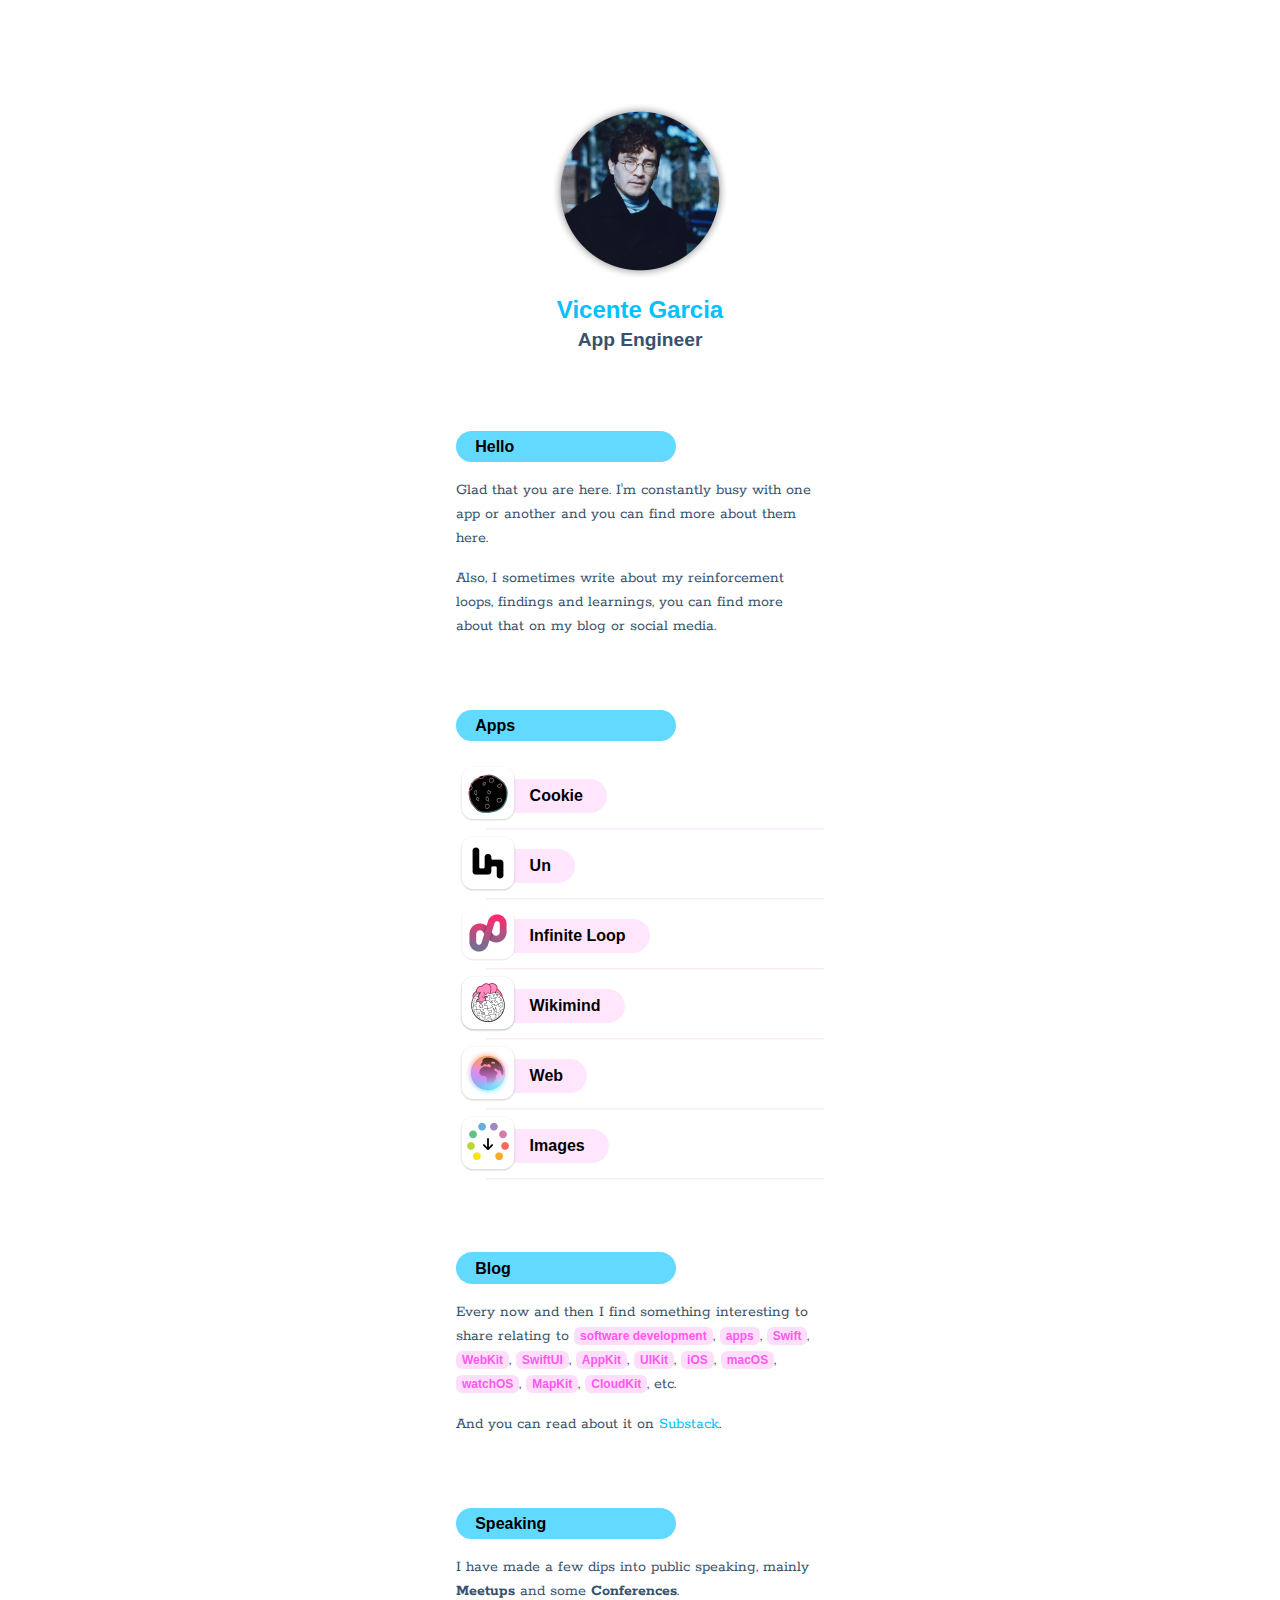
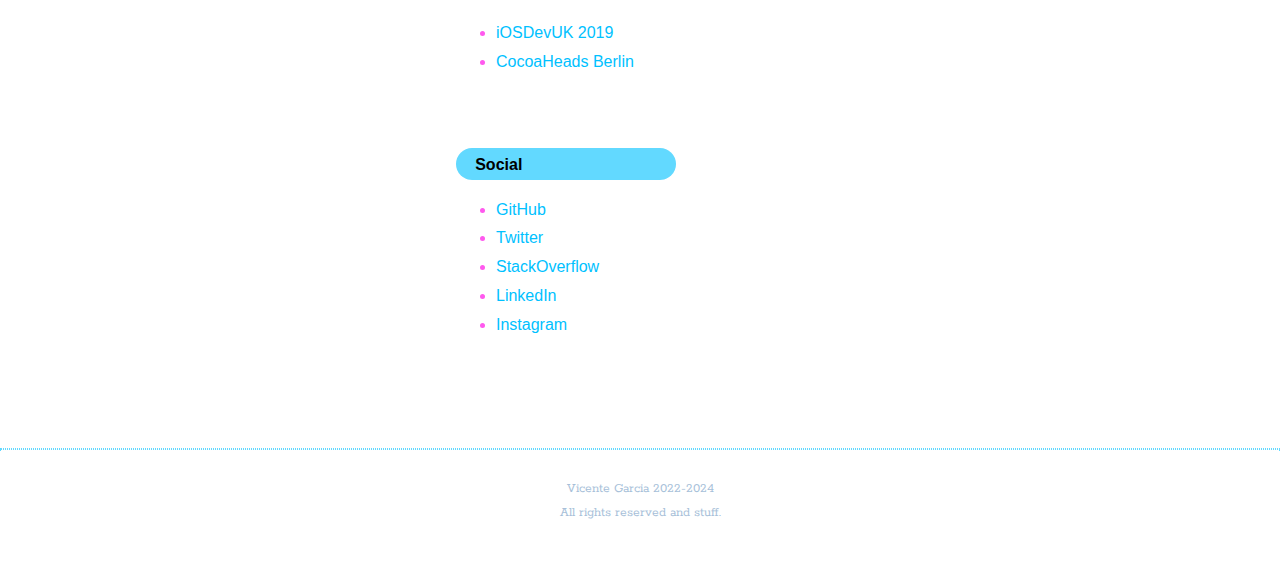
==== index.html @ 12b59976 "Fix favicon" ====
<!DOCTYPE html>
<html lang="en">
<head>
    <meta charset="utf-8"/>
    <meta http-equiv="X-UA-Compatible" content="IE=edge"/>
    <meta content='width=device-width, initial-scale=1.0, shrink-to-fit=no' name='viewport'/>
    <title>Vicente Garcia - App Engineer</title>
    <meta name="description" content="Vicente Garcia is an App Engineer for Apple platforms.">
    <meta name="keywords" content="iOS, macOS, iPhone, Mac, Apple, Swift, Engineer, Developer, Software, App, Indie, vicegax, Vicente, Garcia">
    <meta name="author" content="Vicente Garcia">
    <link href="style.css" rel="stylesheet">
    <link rel="canonical" href="https://vicegax.com">
    <link rel="icon" type="image/png" href="/favicon.png">
    <meta property="og:site_name" content="vicegax">
</head>
<body>
<div id="centred_content">
    <div id="heading">
        <img src="images/Profile-Vicente_Garcia.png" width="190px" height="190px" alt="Profile picture for Vicente Garcia" />
        <h1 style="margin: 5px 0 0 0;">
            Vicente Garcia
        </h1>
        <h2 style="margin-top: 5px;">
            App Engineer
        </h2>
    </div>
    
    <h3>
        Hello
    </h3>
    <p>
        Glad that you are here. I'm constantly busy with one app or another and you can find more about them here.
    </p>
    <p>
        Also, I sometimes write about my reinforcement loops, findings and learnings, you can find more about that on my blog or social media.
    </p>
    <p>&nbsp;</p>
    
    <h3>
        Apps
    </h3>
    <a href="apps/Cookie.html" class="app" style="margin-top: 20px;">
        <img id="app_icon" src="images/App-Cookie.png" width="64px" height="64px" alt="Cookie app icon" />
        <span id="app_name">Cookie</span>
    </a>
    <hr class="separator" />
    <a href="apps/Un.html" class="app">
        <img id="app_icon" src="images/App-Un.png" width="64px" height="64px" alt="Un app icon" />
        <span id="app_name">Un</span>
    </a>
    <hr class="separator" />
    <a href="apps/Infinite-loop.html" class="app">
        <img id="app_icon" src="images/App-Infinite_loop.png" width="64px" height="64px" alt="Infinite loop app icon" />
        <span id="app_name">Infinite Loop</span>
    </a>
    <hr class="separator" />
    <a href="apps/Wikimind.html" class="app">
        <img id="app_icon" src="images/App-Wikimind.png" width="64px" height="64px" alt="Wikimind app icon" />
        <span id="app_name">Wikimind</span>
    </a>
    <hr class="separator" />
    <a href="apps/Web.html" class="app">
        <img id="app_icon" src="images/App-Web.png" width="64px" height="64px" alt="Web app icon" />
        <span id="app_name">Web</span>
    </a>
    <hr class="separator" />
    <a href="apps/Images.html" class="app">
        <img id="app_icon" src="images/App-Images.png" width="64px" height="64px" alt="Images app icon" />
        <span id="app_name">Images</span>
    </a>
    <hr class="separator" />
    <p>&nbsp;</p>
    
    <h3>
        Blog
    </h3>
    <p>
        Every now and then I find something interesting to share relating to <span class="tag">software development</span>, <span class="tag">apps</span>, <span class="tag">Swift</span>, <span class="tag">WebKit</span>, <span class="tag">SwiftUI</span>, <span class="tag">AppKit</span>, <span class="tag">UIKit</span>, <span class="tag">iOS</span>, <span class="tag">macOS</span>, <span class="tag">watchOS</span>, <span class="tag">MapKit</span>, <span class="tag">CloudKit</span>, etc.
    </p>
    <p>
        And you can read about it on <a href="https://vicegax.substack.com">Substack</a>.
    </p>
    <p>&nbsp;</p>
    
    <h3>
        Speaking
    </h3>
    <p>
        I have made a few dips into public speaking, mainly <b>Meetups</b> and some <b>Conferences</b>. 
    </p>
    <ul>
        <li><a href="https://iosdevuk.com">iOSDevUK 2019</a></li>
        <li><a href="https://www.meetup.com/cocoaheads-berlin/">CocoaHeads Berlin</a></li>
    </ul>
    <p>&nbsp;</p>

    <h3>
        Social
    </h3>
    <ul>
        <li><a href="https://github.com/vicegax">GitHub</a></li>
        <li><a href="https://twitter.com/vicegax">Twitter</a></li>
        <li><a href="https://stackoverflow.com/users/4691224/vicegax">StackOverflow</a></li>
        <li><a href="https://linkedin.com/in/vicegax">LinkedIn</a></li>
        <li><a href="https://instagram.com/vicegax">Instagram</a></li>
    </ul>
    <p>&nbsp;</p>
</div>
<div id="footer">
    <hr />
    <p>
        Vicente Garcia 2022-2024
        <br />
        All rights reserved and stuff.
    </p>
</div>
</body>
</html>
---- style.css ----
@font-face {
        font-family: 'Rokkitt';
        src: url('fonts/Rokkitt-Regular.ttf');
        font-weight: normal;
}

@font-face {
        font-family: 'Rokkitt';
        src: url('fonts/Rokkitt-Bold.ttf');
        font-weight: bold;
}

* {
        box-sizing: border-box
}

html {
        font-family: 'Rokkitt', serif;
        line-height: 1.15;
        -webkit-text-size-adjust: 100%;
        -webkit-tap-highlight-color: transparent;
}

body {
        background-color: #fff;
        color: #37526c;
        margin: 0;
        padding: 0;
        font-size: 1rem;
        font-weight: normal;
        text-align: left;
}

p {
        line-height: 1.5rem;
}

li {
        line-height: 1.8rem;
        color: #ff59ee;
}

li > span {
        color: #5b7c9d;
}

a {
        text-decoration: none;
        color: #00c1ff;
        background-color: transparent;
}

a:hover {
        color: #62D9FF;
        text-decoration: underline;
}

h1, h2, h3, ul, .app > span, .tag, #breadcrumbs {
        font-family: -apple-system, BlinkMacSystemFont, "Lucida Grande", "Helvetica Neue", sans-serif;
}

h1 {
        font-size: 1.5rem;
        color: #00c1ff;
}

h2 {
        font-size: 1.2rem;
}

h3 {
        font-size: 1rem;
        padding: 0.45em 0 0.35em 1.2em;
        background-color: #62D9FF;
        width: 220px;
        display: inline-block;
        border-radius: 3em;
        color: #000000;
        margin-bottom: 0;
}

#centred_content {
        width: 400px;
        margin: 0 auto;
        padding: 0 16px;
        border: 0;
}

#heading {
        width: 100%;
        text-align: center;
        margin: 6em 0 4em 0;
}

#breadcrumbs {
        font-size: 0.8em;
        color: #ff59ee;
        width: 100%;
        padding: 1.2em 1.7em 1em 1.7em;
        background-color: rgba(255, 89, 238, 0.1);
        border-width: 1px 0;
        border-color: rgba(255, 89, 238, 0.2);
        border-style: solid;
}

#breadcrumbs > a {
        font-size: 1.3em;
        font-weight: bold;
}

.app {
        display: flex;
        align-items: center;
}

.app > #app_icon {
        margin: 0 0 2px 0;
        z-index: 1;
}

.app > #app_name {
        margin: 3px 0 0 0.5em;
        font-weight: bold;
        color: black;
        margin-left: -2.4em;
        background-color: rgba(255, 89, 238, 0.15);
        border-radius: 2em;
        padding: 0.5em 1.5em 0.5em 3em;
}

.app:hover {
        text-decoration: none;
}

.app:hover > #app_name {
        background-color: #ff59ee;
}

.tag {
        padding: 2px 6px;
        background-color: rgba(255, 89, 238, 0.2);
        color: #ff59ee;
        font-size: 0.75rem;
        font-weight: bold;
        border-radius: 6px;
        white-space: nowrap;
}

hr.separator {
        border-color: rgba(255, 89, 238, 0.08);
        margin: 1px 0 1px 30px;
}

#footer {
        text-align: center;
        font-size: 0.85rem;
        color: #a7bfd9;
        margin: 5em 0 3em 0;
}

#footer > hr {
        border-color: #62D9FF;
        border-style: dotted;
        margin-bottom: 2em;
}

@media print, screen and (max-width: 400px) {
        body {
                word-wrap: break-word;
        }
        
        #centred_content {
                width: auto;
                margin: 0;
        }
}
        
@media print {
        body {
                padding: 0.4in;
                font-size: 12pt;
        }
}
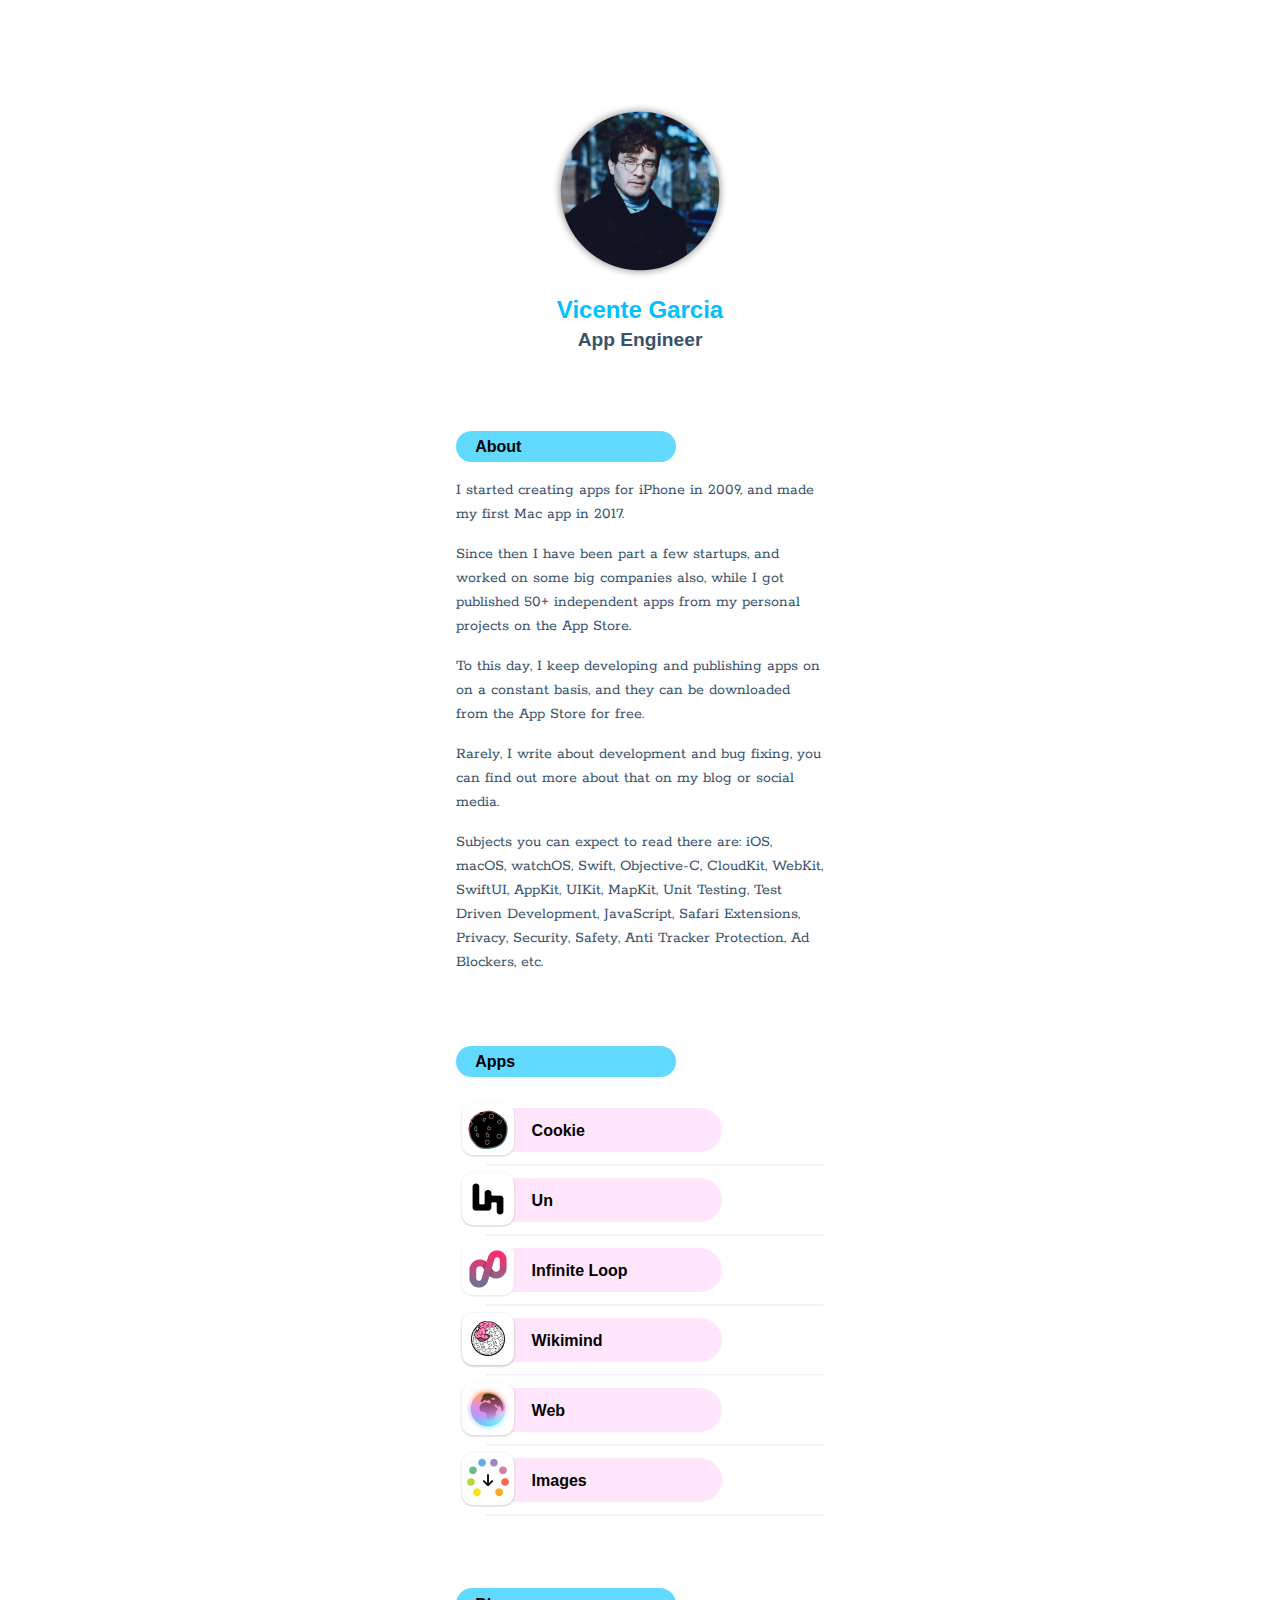
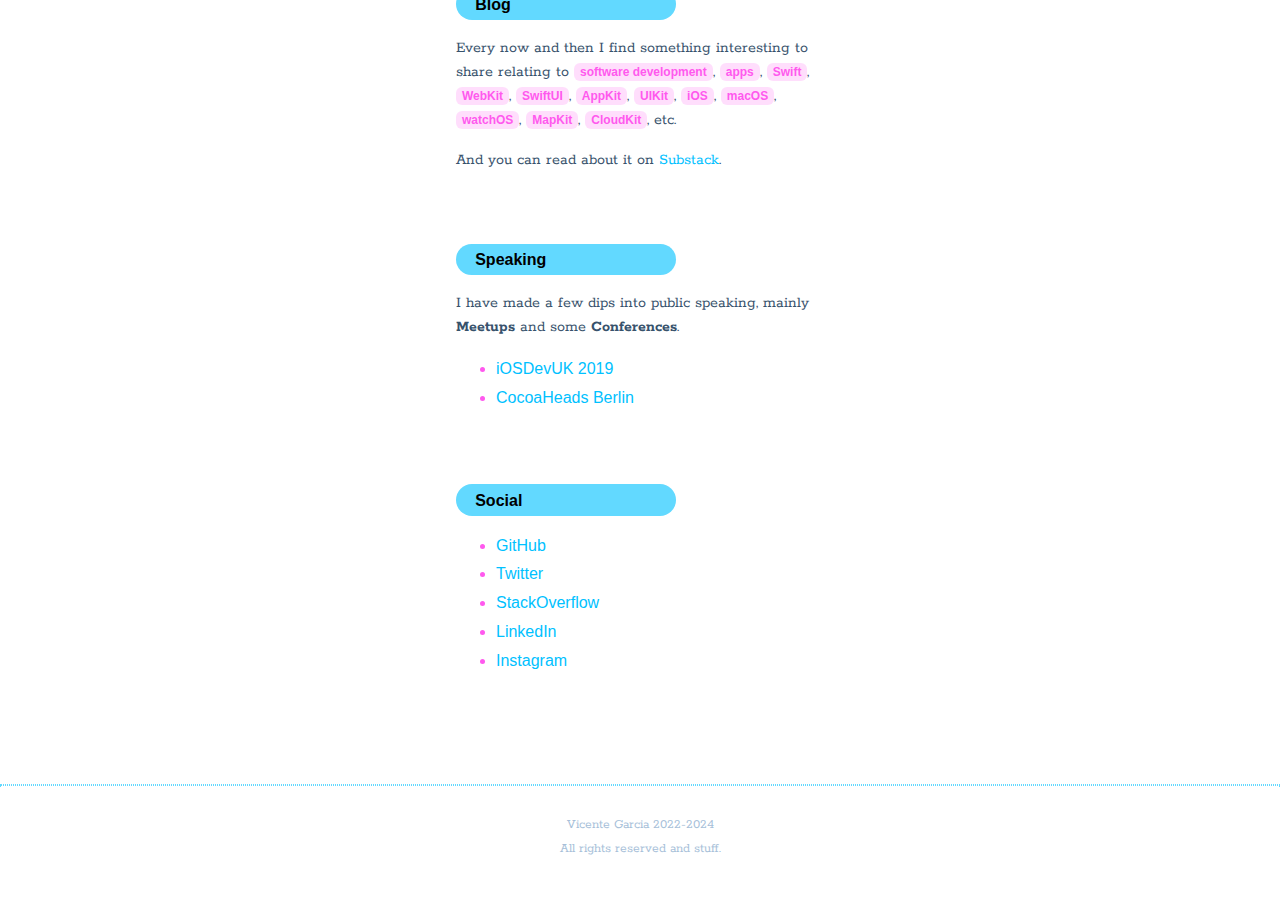
==== commit 0102c7aa: "Update index" ====
--- a/index.html
+++ b/index.html
@@ -26,13 +26,22 @@
     </div>
     
     <h3>
-        Hello
+        About
     </h3>
     <p>
-        Glad that you are here. I'm constantly busy with one app or another and you can find more about them here.
+        I started creating apps for iPhone in 2009, and made my first Mac app in 2017.
     </p>
     <p>
-        Also, I sometimes write about my reinforcement loops, findings and learnings, you can find more about that on my blog or social media.
+        Since then I have been part a few startups, and worked on some big companies also, while I got published 50+ independent apps from my personal projects on the App Store.
+    </p>
+    <p>
+        To this day, I keep developing and publishing apps on on a constant basis, and they can be downloaded from the App Store for free.
+    </p>
+    <p>
+        Rarely, I write about development and bug fixing, you can find out more about that on my blog or social media.
+    </p>
+    <p>
+        Subjects you can expect to read there are: iOS, macOS, watchOS, Swift, Objective-C, CloudKit, WebKit, SwiftUI, AppKit, UIKit, MapKit, Unit Testing, Test Driven Development, JavaScript, Safari Extensions, Privacy, Security, Safety, Anti Tracker Protection, Ad Blockers, etc.
     </p>
     <p>&nbsp;</p>
     
--- a/style.css
+++ b/style.css
@@ -119,13 +119,14 @@
 }
 
 .app > #app_name {
-        margin: 3px 0 0 0.5em;
         font-weight: bold;
         color: black;
         margin-left: -2.4em;
         background-color: rgba(255, 89, 238, 0.15);
         border-radius: 2em;
-        padding: 0.5em 1.5em 0.5em 3em;
+        padding: 14px 0 0 50px;
+        height: 44px;
+        width: 240px;
 }
 
 .app:hover {
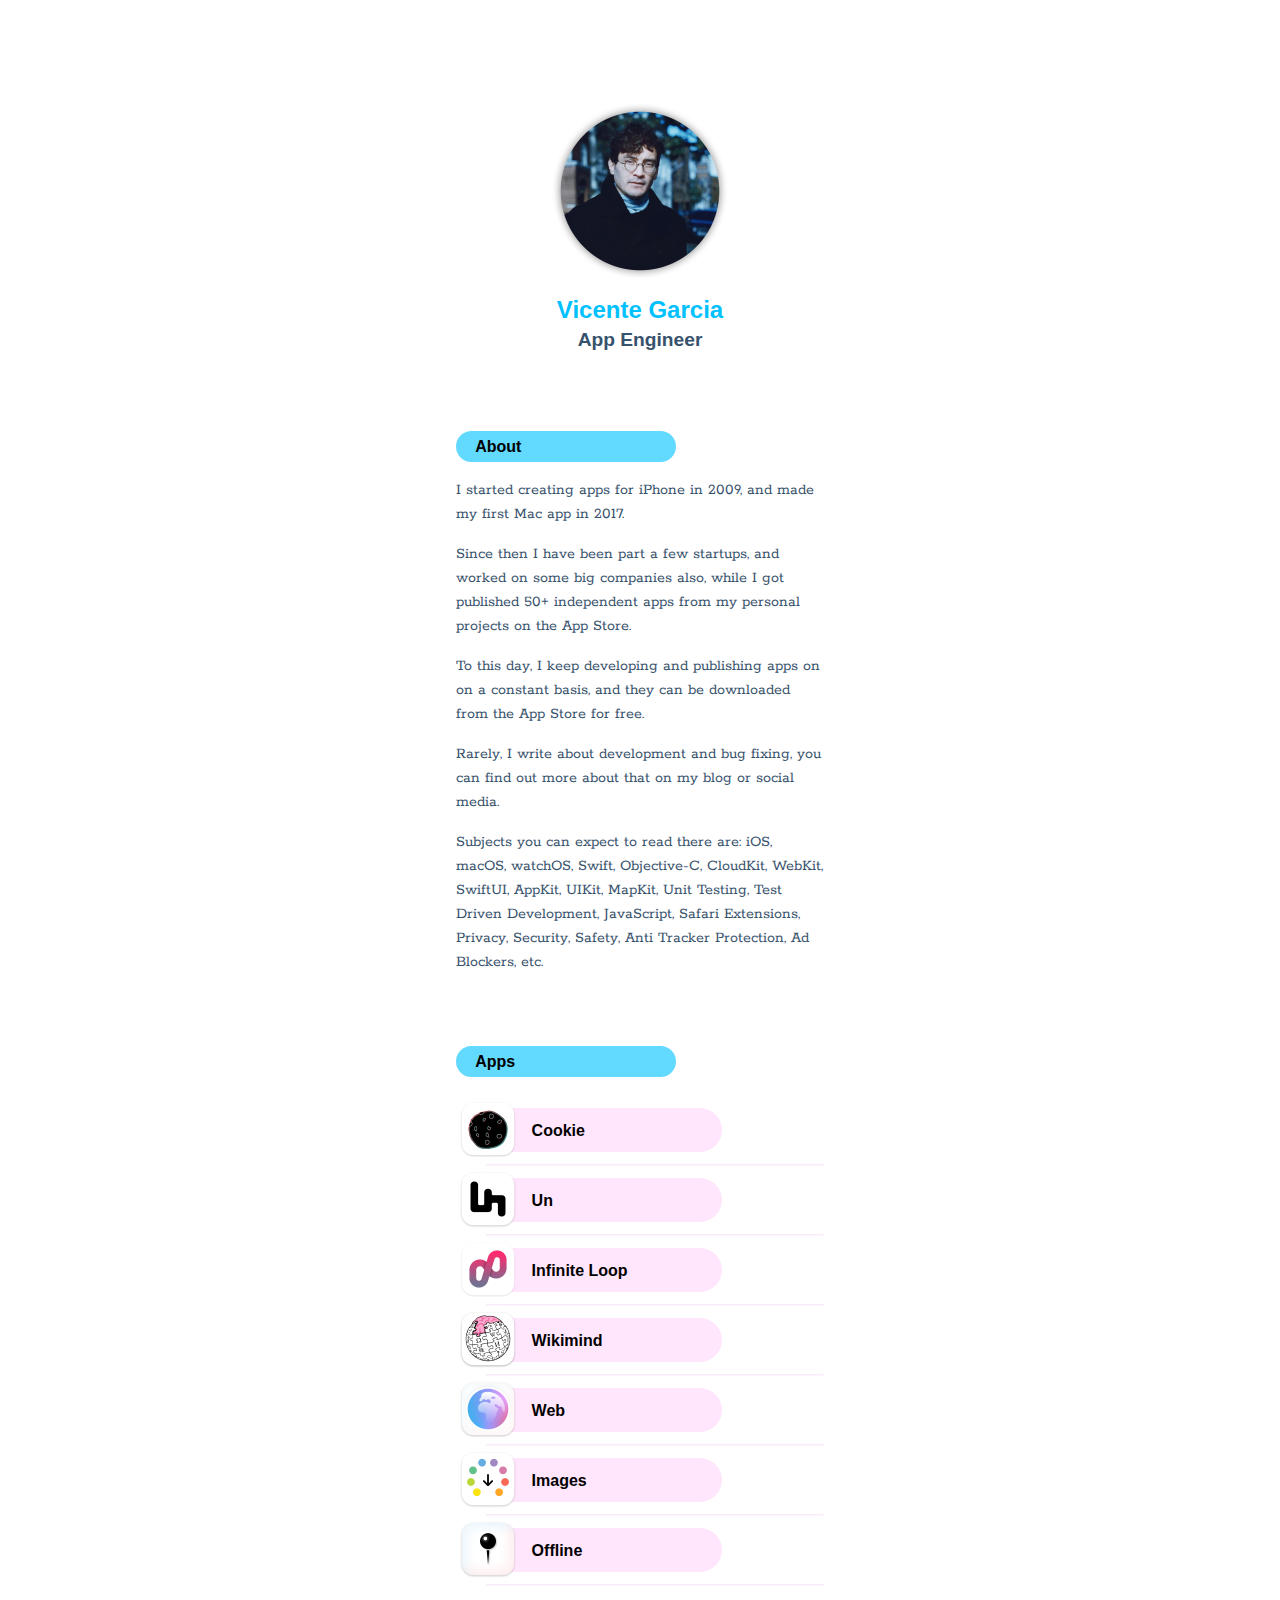
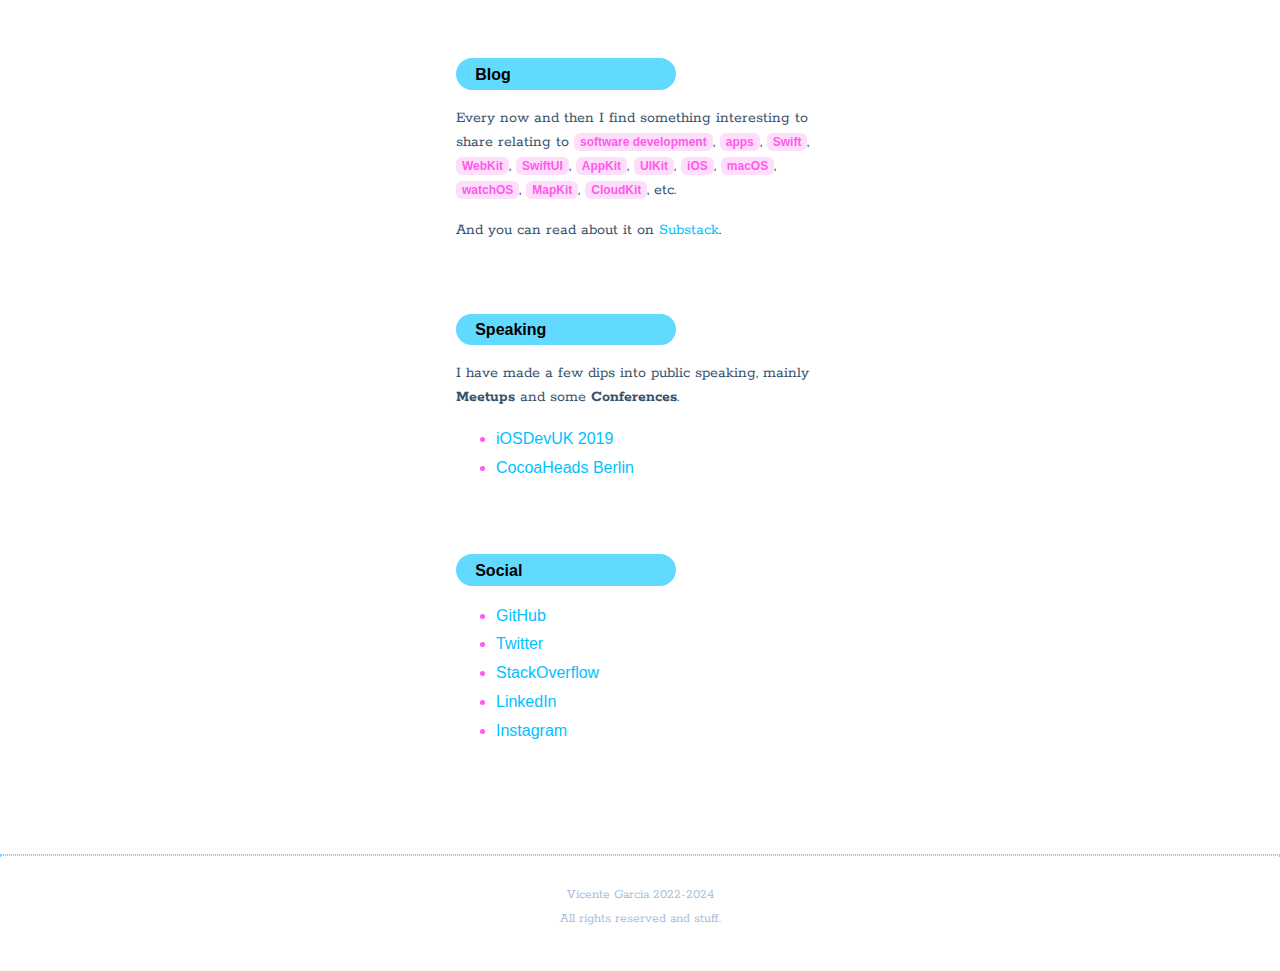
==== commit 16c0410c: "Update offline" ====
--- a/index.html
+++ b/index.html
@@ -78,6 +78,11 @@
         <span id="app_name">Images</span>
     </a>
     <hr class="separator" />
+    <a href="apps/Images.html" class="app">
+        <img id="app_icon" src="images/App-Offline.png" width="64px" height="64px" alt="Offline Maps app icon" />
+        <span id="app_name">Offline</span>
+    </a>
+    <hr class="separator" />
     <p>&nbsp;</p>
     
     <h3>
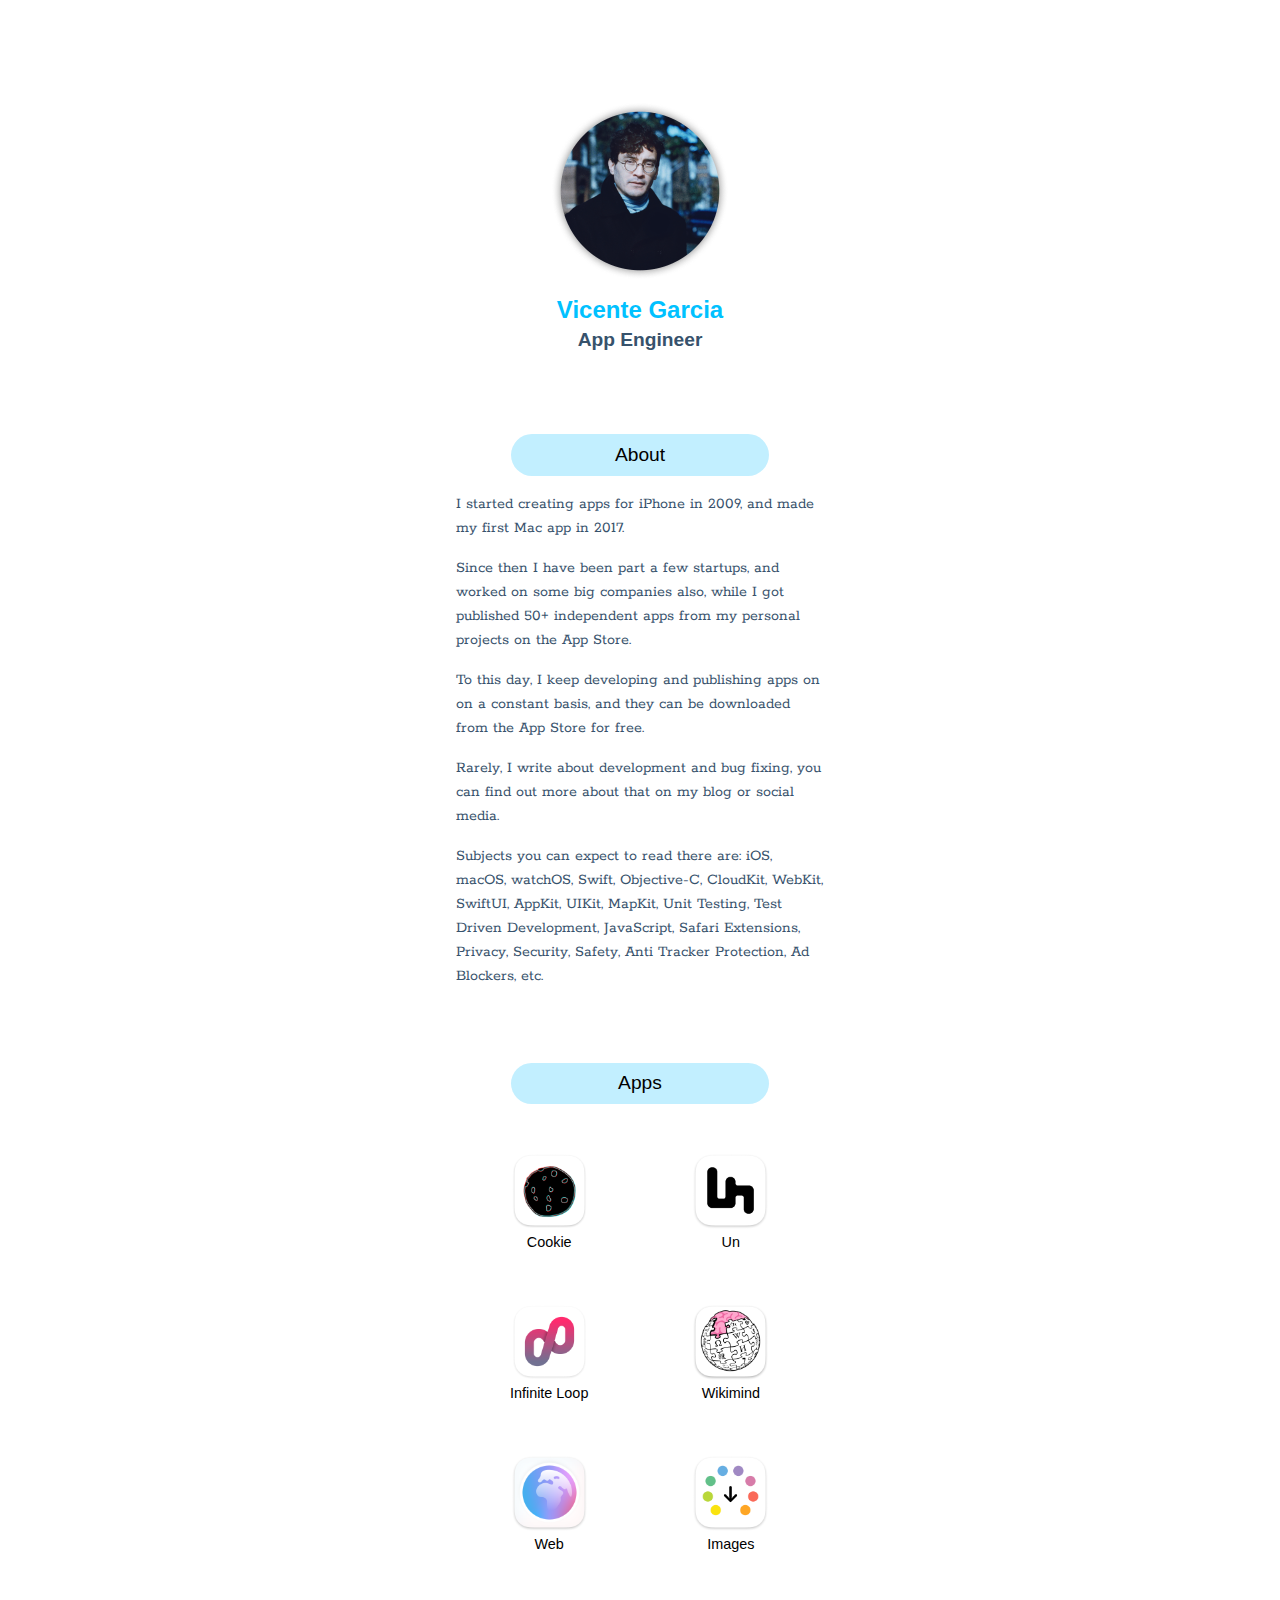
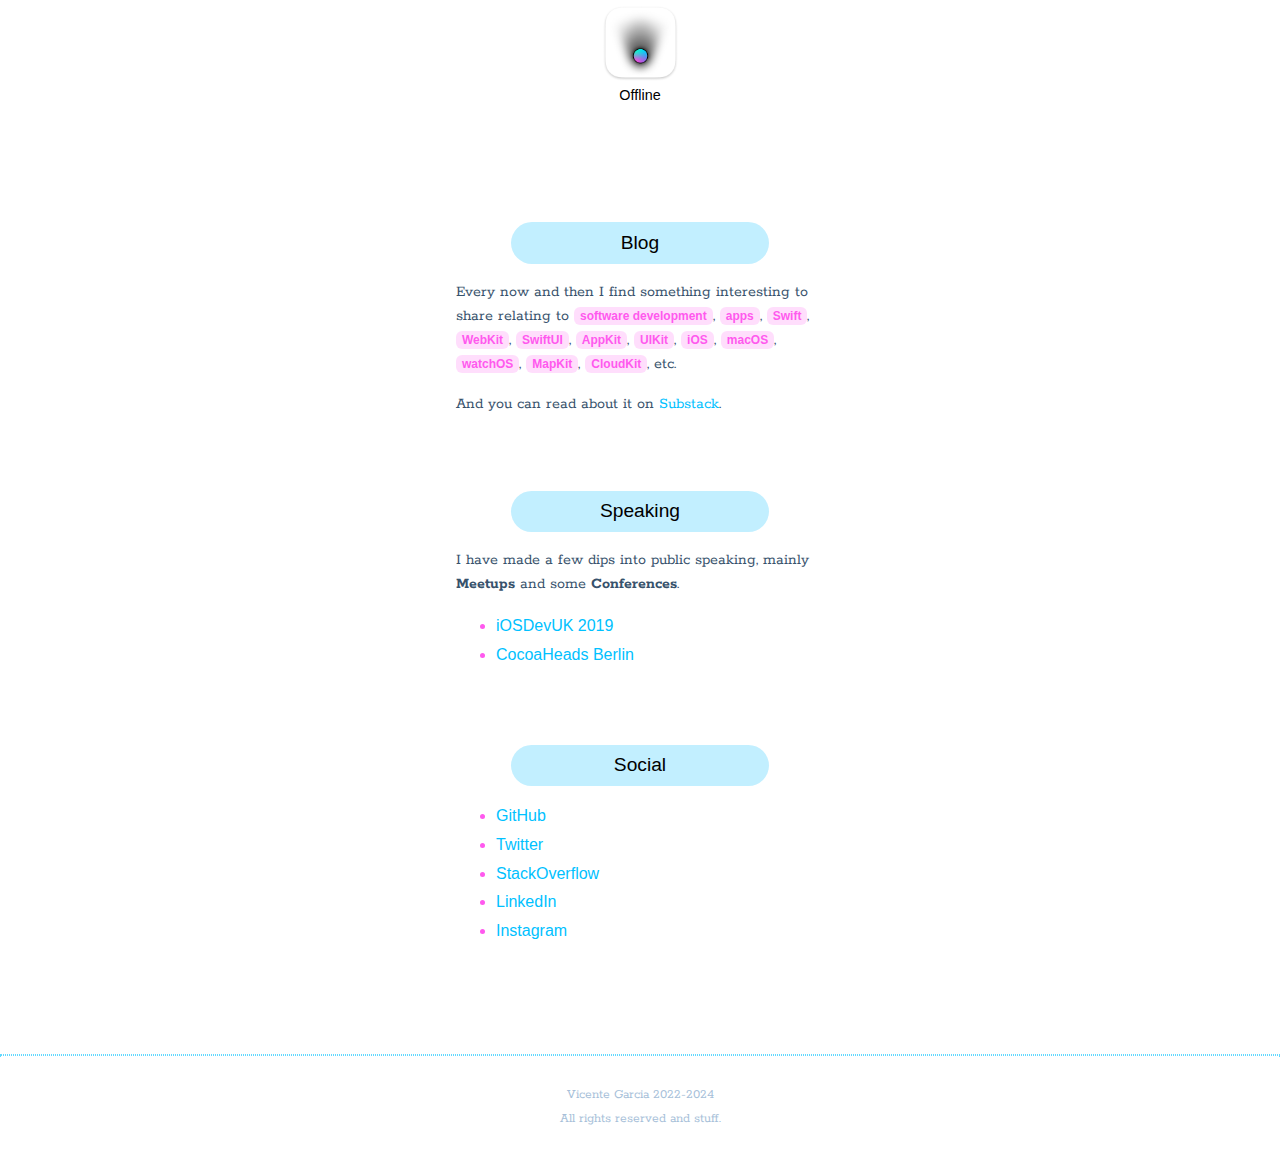
==== commit 070abfd7: "Update with insights" ====
--- a/index.html
+++ b/index.html
@@ -16,7 +16,7 @@
 <body>
 <div id="centred_content">
     <div id="heading">
-        <img src="images/Profile-Vicente_Garcia.png" width="190px" height="190px" alt="Profile picture for Vicente Garcia" />
+        <img src="images/Profile-Vicente_Garcia.png" width="190" height="190" alt="Profile picture for Vicente Garcia" />
         <h1 style="margin: 5px 0 0 0;">
             Vicente Garcia
         </h1>
@@ -48,41 +48,47 @@
     <h3>
         Apps
     </h3>
-    <a href="apps/Cookie.html" class="app" style="margin-top: 20px;">
-        <img id="app_icon" src="images/App-Cookie.png" width="64px" height="64px" alt="Cookie app icon" />
+    
+    <div id="apps">
+        
+    <a href="apps/Cookie.html" class="app">
+        <img id="app_icon" src="images/App-Cookie.png" alt="Cookie app icon" />
+        <br />
         <span id="app_name">Cookie</span>
     </a>
-    <hr class="separator" />
     <a href="apps/Un.html" class="app">
-        <img id="app_icon" src="images/App-Un.png" width="64px" height="64px" alt="Un app icon" />
+        <img id="app_icon" src="images/App-Un.png" alt="Un app icon" />
+        <br />
         <span id="app_name">Un</span>
     </a>
-    <hr class="separator" />
     <a href="apps/Infinite-loop.html" class="app">
-        <img id="app_icon" src="images/App-Infinite_loop.png" width="64px" height="64px" alt="Infinite loop app icon" />
+        <img id="app_icon" src="images/App-Infinite_loop.png" alt="Infinite loop app icon" />
+        <br />
         <span id="app_name">Infinite Loop</span>
     </a>
-    <hr class="separator" />
     <a href="apps/Wikimind.html" class="app">
-        <img id="app_icon" src="images/App-Wikimind.png" width="64px" height="64px" alt="Wikimind app icon" />
+        <img id="app_icon" src="images/App-Wikimind.png" alt="Wikimind app icon" />
+        <br />
         <span id="app_name">Wikimind</span>
     </a>
-    <hr class="separator" />
     <a href="apps/Web.html" class="app">
-        <img id="app_icon" src="images/App-Web.png" width="64px" height="64px" alt="Web app icon" />
+        <img id="app_icon" src="images/App-Web.png" alt="Web app icon" />
+        <br />
         <span id="app_name">Web</span>
     </a>
-    <hr class="separator" />
     <a href="apps/Images.html" class="app">
-        <img id="app_icon" src="images/App-Images.png" width="64px" height="64px" alt="Images app icon" />
+        <img id="app_icon" src="images/App-Images.png" alt="Images app icon" />
+        <br />
         <span id="app_name">Images</span>
     </a>
-    <hr class="separator" />
-    <a href="apps/Images.html" class="app">
-        <img id="app_icon" src="images/App-Offline.png" width="64px" height="64px" alt="Offline Maps app icon" />
+    <a href="apps/Offline.html" class="app">
+        <img id="app_icon" src="images/App-Offline.png" alt="Offline Maps app icon" />
+        <br />
         <span id="app_name">Offline</span>
     </a>
-    <hr class="separator" />
+    
+    </div>
+    
     <p>&nbsp;</p>
     
     <h3>
--- a/style.css
+++ b/style.css
@@ -69,14 +69,17 @@
 }
 
 h3 {
-        font-size: 1rem;
-        padding: 0.45em 0 0.35em 1.2em;
-        background-color: #62D9FF;
-        width: 220px;
+        font-size: 1.2rem;
+        padding: 0.5em 0 0.5em 0;
+        margin-left: 15%;
+        background-color: #c2efff;
+        width: 70%;
+        text-align: center;
         display: inline-block;
         border-radius: 3em;
         color: #000000;
         margin-bottom: 0;
+        font-weight: 500;
 }
 
 #centred_content {
@@ -108,33 +111,41 @@
         font-weight: bold;
 }
 
+#apps {
+        display: inline-block;
+        width: 100%;
+        align-content: center;
+        align-items: center;
+        justify-content: center;
+        text-align: center;
+        margin: 20px 0 20px 0;
+}
+
 .app {
-        display: flex;
+        display: inline-block;
+        width: 48%;
+        align-content: center;
         align-items: center;
+        justify-content: center;
+        text-align: center;
+        margin: 1.5em 0 1.5em 0;
+        line-height: 0.9;
 }
 
 .app > #app_icon {
-        margin: 0 0 2px 0;
+        width: 85px;
+        height: 85px;
         z-index: 1;
 }
 
 .app > #app_name {
-        font-weight: bold;
+        font-size: 0.9em;
+        font-weight: 500;
         color: black;
-        margin-left: -2.4em;
-        background-color: rgba(255, 89, 238, 0.15);
-        border-radius: 2em;
-        padding: 14px 0 0 50px;
-        height: 44px;
-        width: 240px;
 }
 
 .app:hover {
         text-decoration: none;
-}
-
-.app:hover > #app_name {
-        background-color: #ff59ee;
 }
 
 .tag {
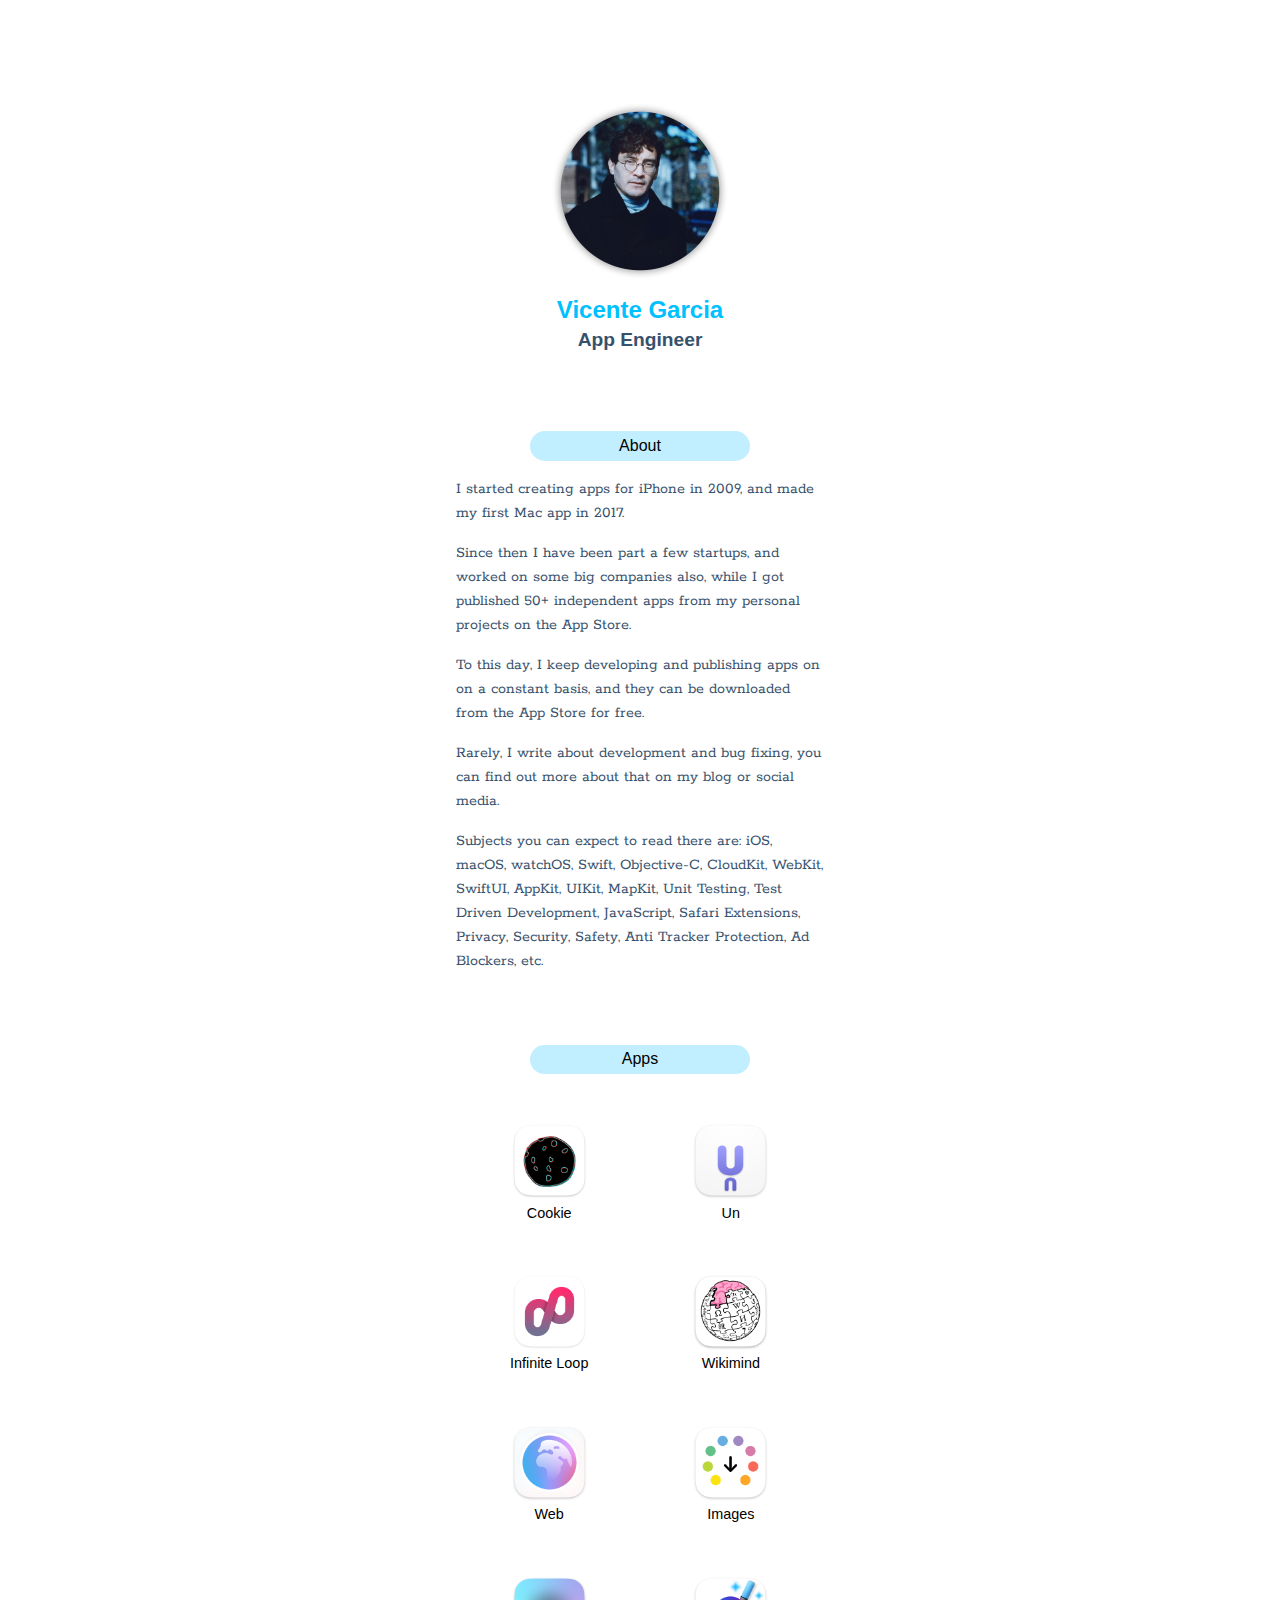
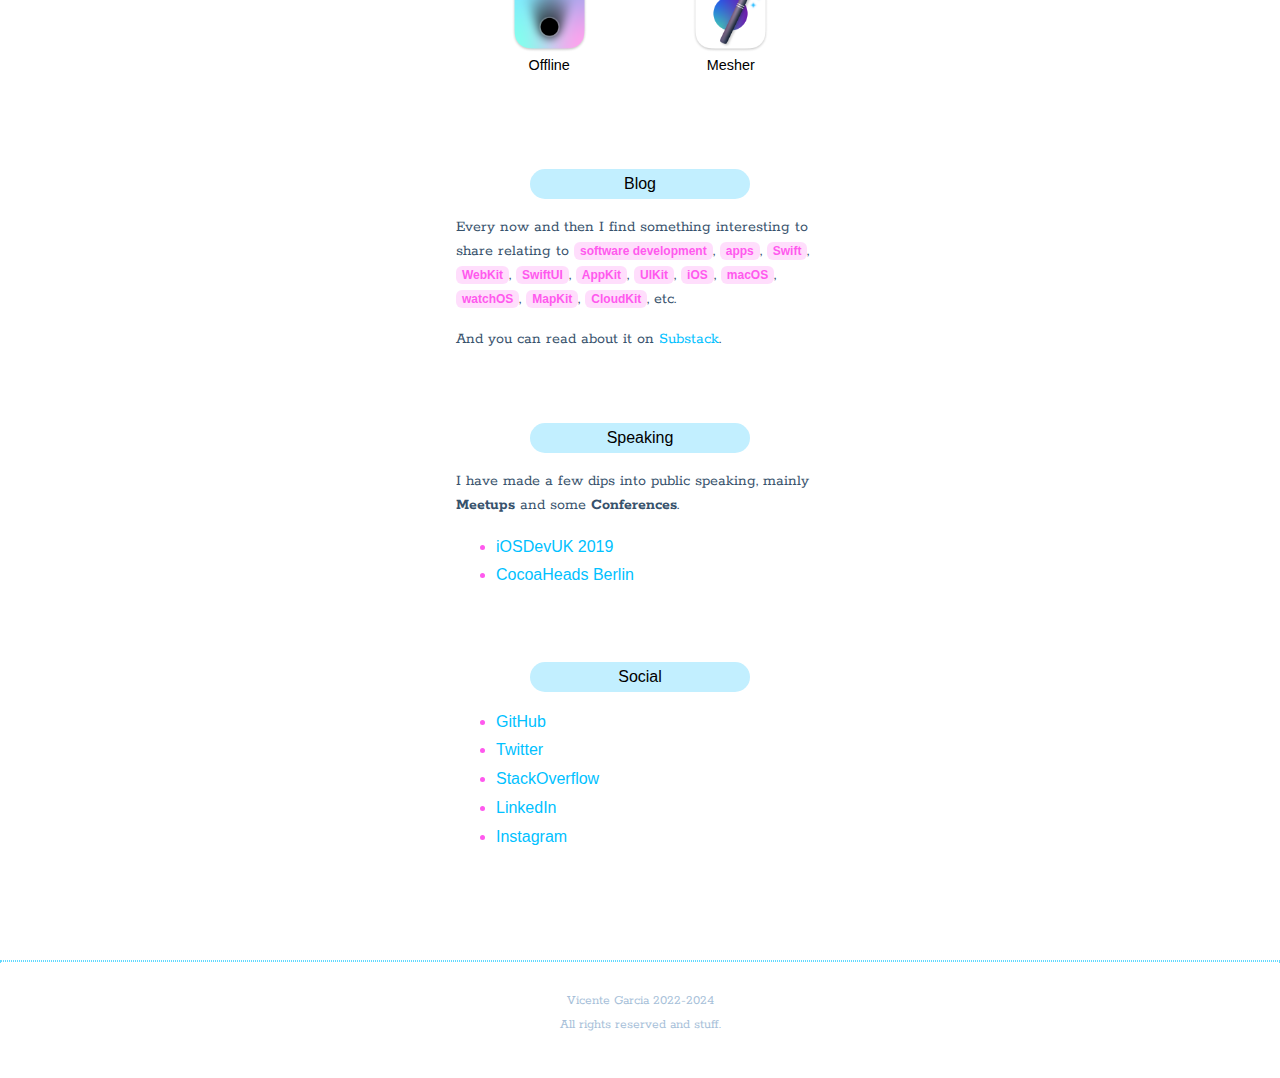
==== commit 0244f831: "Add mesher" ====
--- a/index.html
+++ b/index.html
@@ -1,9 +1,9 @@
 <!DOCTYPE html>
 <html lang="en">
 <head>
-    <meta charset="utf-8"/>
-    <meta http-equiv="X-UA-Compatible" content="IE=edge"/>
-    <meta content='width=device-width, initial-scale=1.0, shrink-to-fit=no' name='viewport'/>
+    <meta charset="utf-8">
+    <meta http-equiv="X-UA-Compatible" content="IE=edge">
+    <meta content='width=device-width, initial-scale=1.0, shrink-to-fit=no' name='viewport'>
     <title>Vicente Garcia - App Engineer</title>
     <meta name="description" content="Vicente Garcia is an App Engineer for Apple platforms.">
     <meta name="keywords" content="iOS, macOS, iPhone, Mac, Apple, Swift, Engineer, Developer, Software, App, Indie, vicegax, Vicente, Garcia">
@@ -16,7 +16,7 @@
 <body>
 <div id="centred_content">
     <div id="heading">
-        <img src="images/Profile-Vicente_Garcia.png" width="190" height="190" alt="Profile picture for Vicente Garcia" />
+        <img src="images/Profile-Vicente_Garcia.png" width="190" height="190" alt="Profile picture for Vicente Garcia" >
         <h1 style="margin: 5px 0 0 0;">
             Vicente Garcia
         </h1>
@@ -52,39 +52,44 @@
     <div id="apps">
         
     <a href="apps/Cookie.html" class="app">
-        <img id="app_icon" src="images/App-Cookie.png" alt="Cookie app icon" />
-        <br />
-        <span id="app_name">Cookie</span>
+        <img class="app_icon" src="images/App-Cookie.png" alt="Cookie app icon" >
+        <br >
+        <span class="app_name">Cookie</span>
     </a>
     <a href="apps/Un.html" class="app">
-        <img id="app_icon" src="images/App-Un.png" alt="Un app icon" />
-        <br />
-        <span id="app_name">Un</span>
+        <img class="app_icon" src="images/App-Un.png" alt="Un app icon" >
+        <br >
+        <span class="app_name">Un</span>
     </a>
     <a href="apps/Infinite-loop.html" class="app">
-        <img id="app_icon" src="images/App-Infinite_loop.png" alt="Infinite loop app icon" />
-        <br />
-        <span id="app_name">Infinite Loop</span>
+        <img class="app_icon" src="images/App-Infinite_loop.png" alt="Infinite loop app icon" >
+        <br >
+        <span class="app_name">Infinite Loop</span>
     </a>
     <a href="apps/Wikimind.html" class="app">
-        <img id="app_icon" src="images/App-Wikimind.png" alt="Wikimind app icon" />
-        <br />
-        <span id="app_name">Wikimind</span>
+        <img class="app_icon" src="images/App-Wikimind.png" alt="Wikimind app icon" >
+        <br >
+        <span class="app_name">Wikimind</span>
     </a>
     <a href="apps/Web.html" class="app">
-        <img id="app_icon" src="images/App-Web.png" alt="Web app icon" />
-        <br />
-        <span id="app_name">Web</span>
+        <img class="app_icon" src="images/App-Web.png" alt="Web app icon" >
+        <br >
+        <span class="app_name">Web</span>
     </a>
     <a href="apps/Images.html" class="app">
-        <img id="app_icon" src="images/App-Images.png" alt="Images app icon" />
-        <br />
-        <span id="app_name">Images</span>
+        <img class="app_icon" src="images/App-Images.png" alt="Images app icon" >
+        <br >
+        <span class="app_name">Images</span>
     </a>
     <a href="apps/Offline.html" class="app">
-        <img id="app_icon" src="images/App-Offline.png" alt="Offline Maps app icon" />
-        <br />
-        <span id="app_name">Offline</span>
+        <img class="app_icon" src="images/App-Offline.png" alt="Offline Maps app icon" >
+        <br >
+        <span class="app_name">Offline</span>
+    </a>
+    <a href="apps/Mesher.html" class="app">
+        <img class="app_icon" src="images/App-Mesher.png" alt="Mesher app icon" >
+        <br >
+        <span class="app_name">Mesher</span>
     </a>
     
     </div>
@@ -127,10 +132,10 @@
     <p>&nbsp;</p>
 </div>
 <div id="footer">
-    <hr />
+    <hr >
     <p>
         Vicente Garcia 2022-2024
-        <br />
+        <br >
         All rights reserved and stuff.
     </p>
 </div>
--- a/style.css
+++ b/style.css
@@ -69,11 +69,11 @@
 }
 
 h3 {
-        font-size: 1.2rem;
-        padding: 0.5em 0 0.5em 0;
-        margin-left: 15%;
+        font-size: 1rem;
+        padding: 0.35em 0 0.35em 0;
+        margin-left: 20%;
         background-color: #c2efff;
-        width: 70%;
+        width: 60%;
         text-align: center;
         display: inline-block;
         border-radius: 3em;
@@ -118,7 +118,7 @@
         align-items: center;
         justify-content: center;
         text-align: center;
-        margin: 20px 0 20px 0;
+        margin: 20px 0 0 0;
 }
 
 .app {
@@ -132,13 +132,13 @@
         line-height: 0.9;
 }
 
-.app > #app_icon {
+.app > .app_icon {
         width: 85px;
         height: 85px;
         z-index: 1;
 }
 
-.app > #app_name {
+.app > .app_name {
         font-size: 0.9em;
         font-weight: 500;
         color: black;
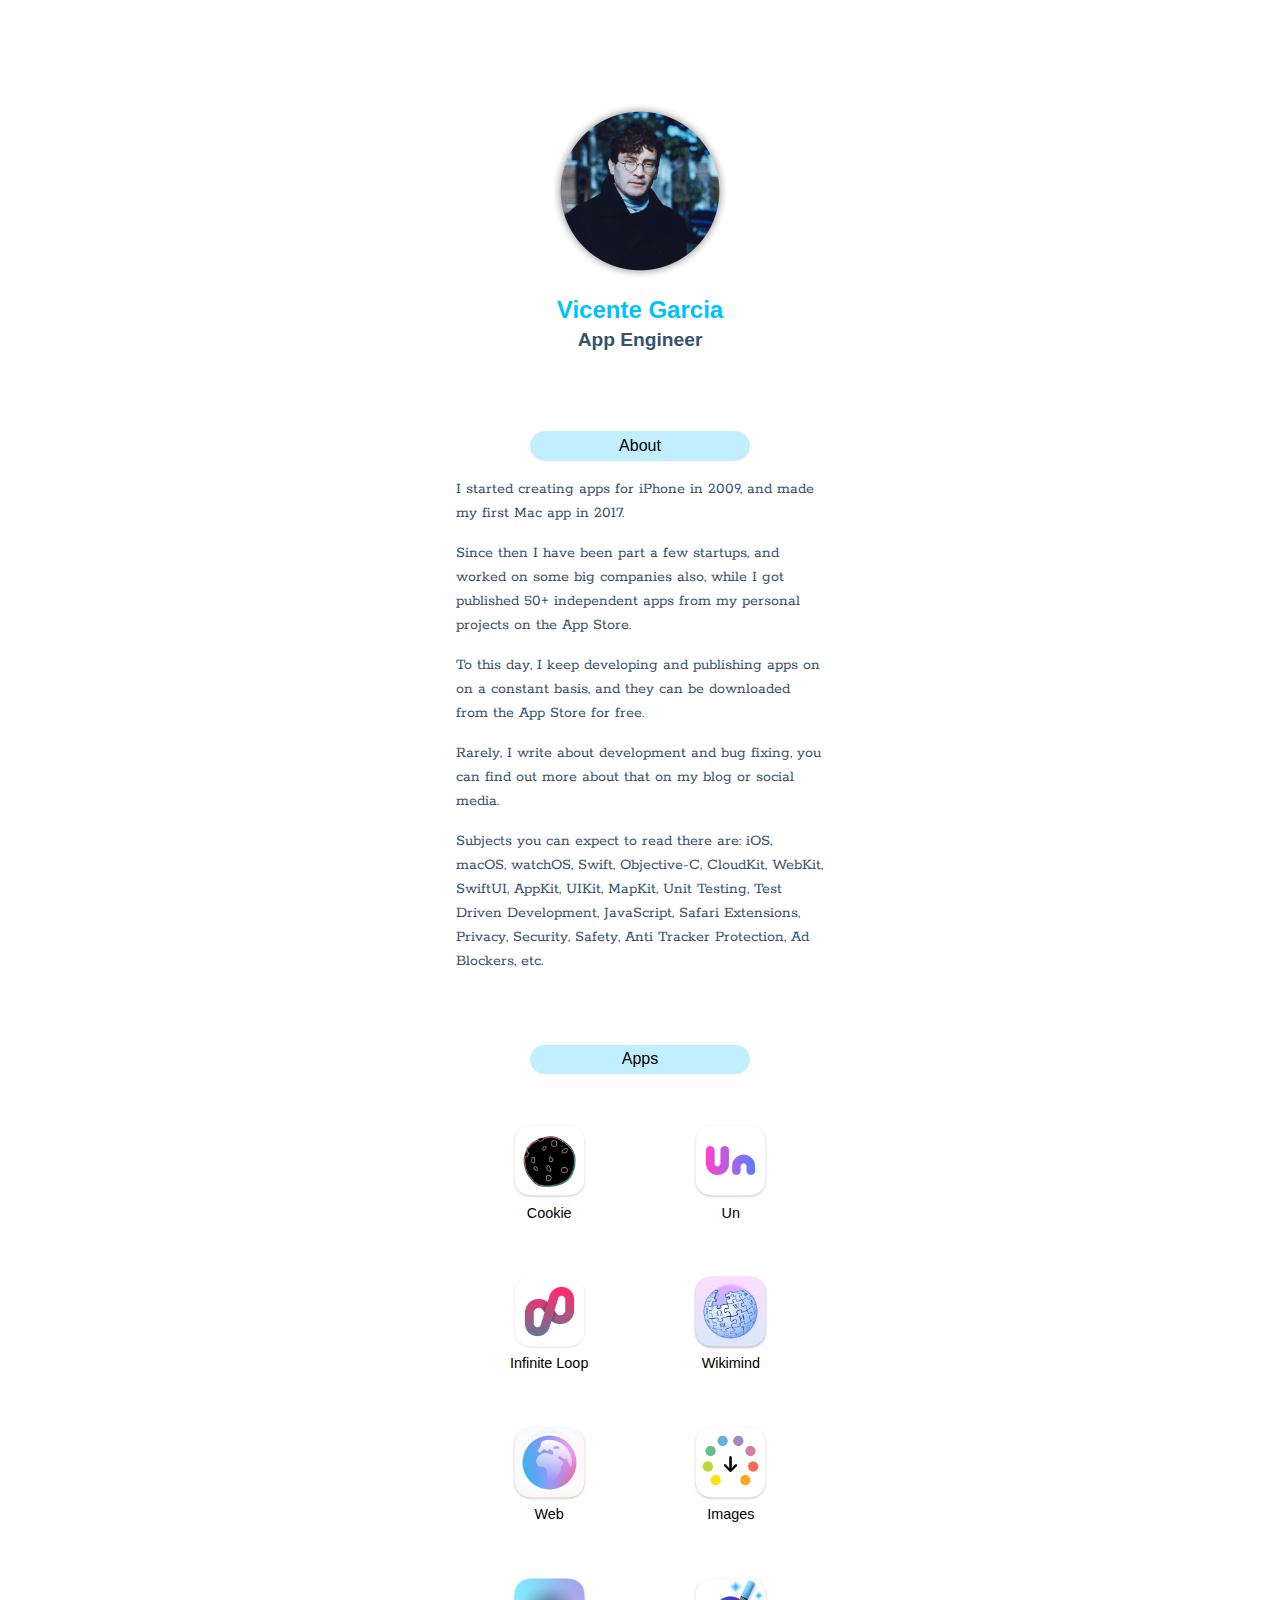
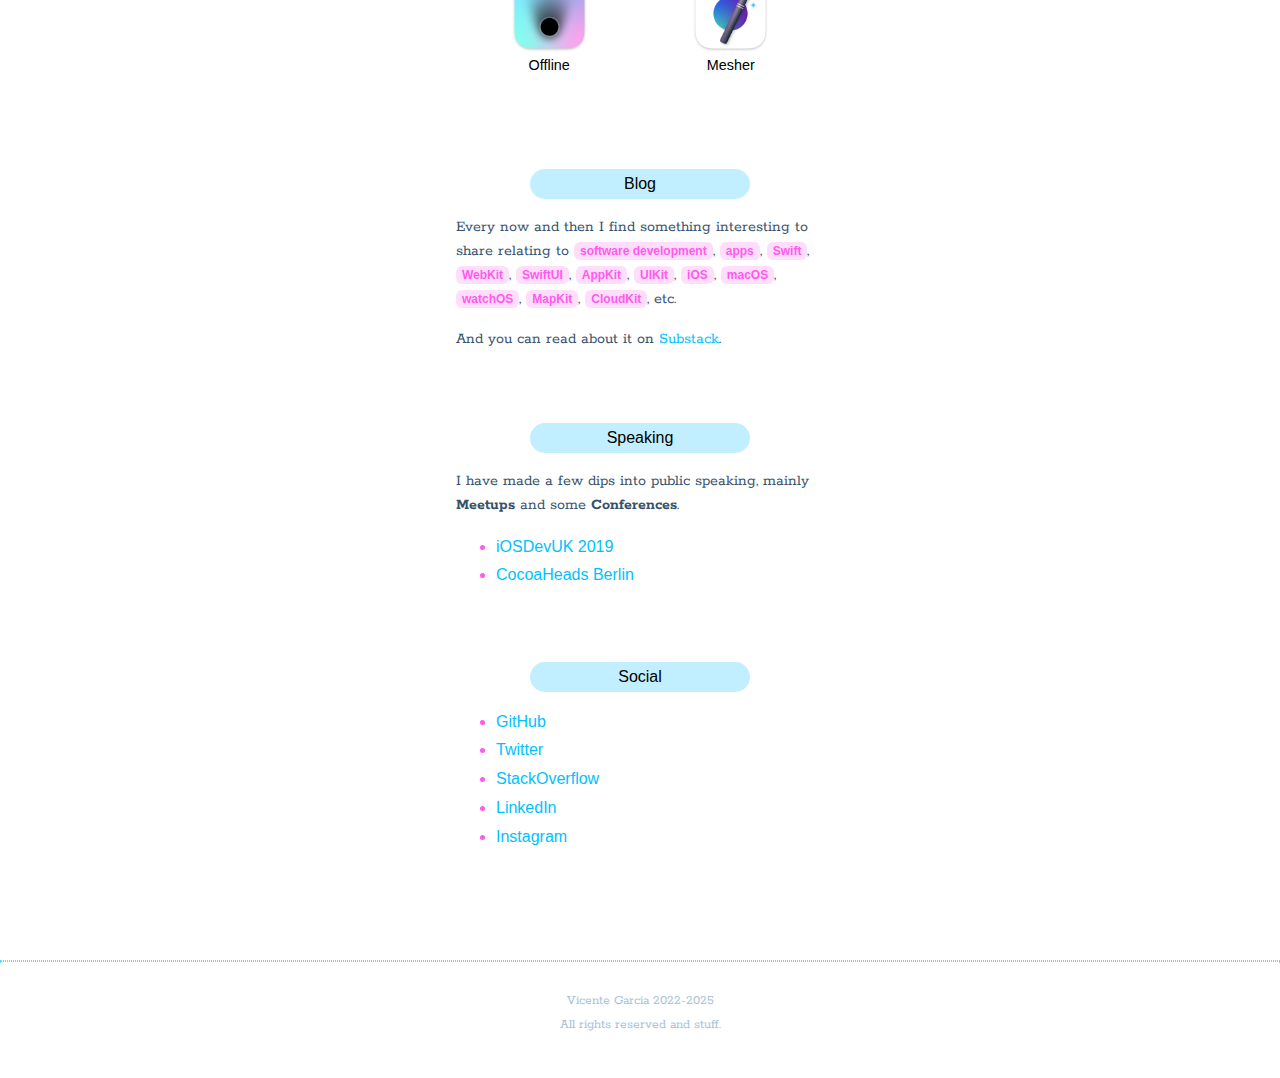
==== commit 6a3facf4: "Update copyrights" ====
--- a/index.html
+++ b/index.html
@@ -134,7 +134,7 @@
 <div id="footer">
     <hr >
     <p>
-        Vicente Garcia 2022-2024
+        Vicente Garcia 2022-2025
         <br >
         All rights reserved and stuff.
     </p>
